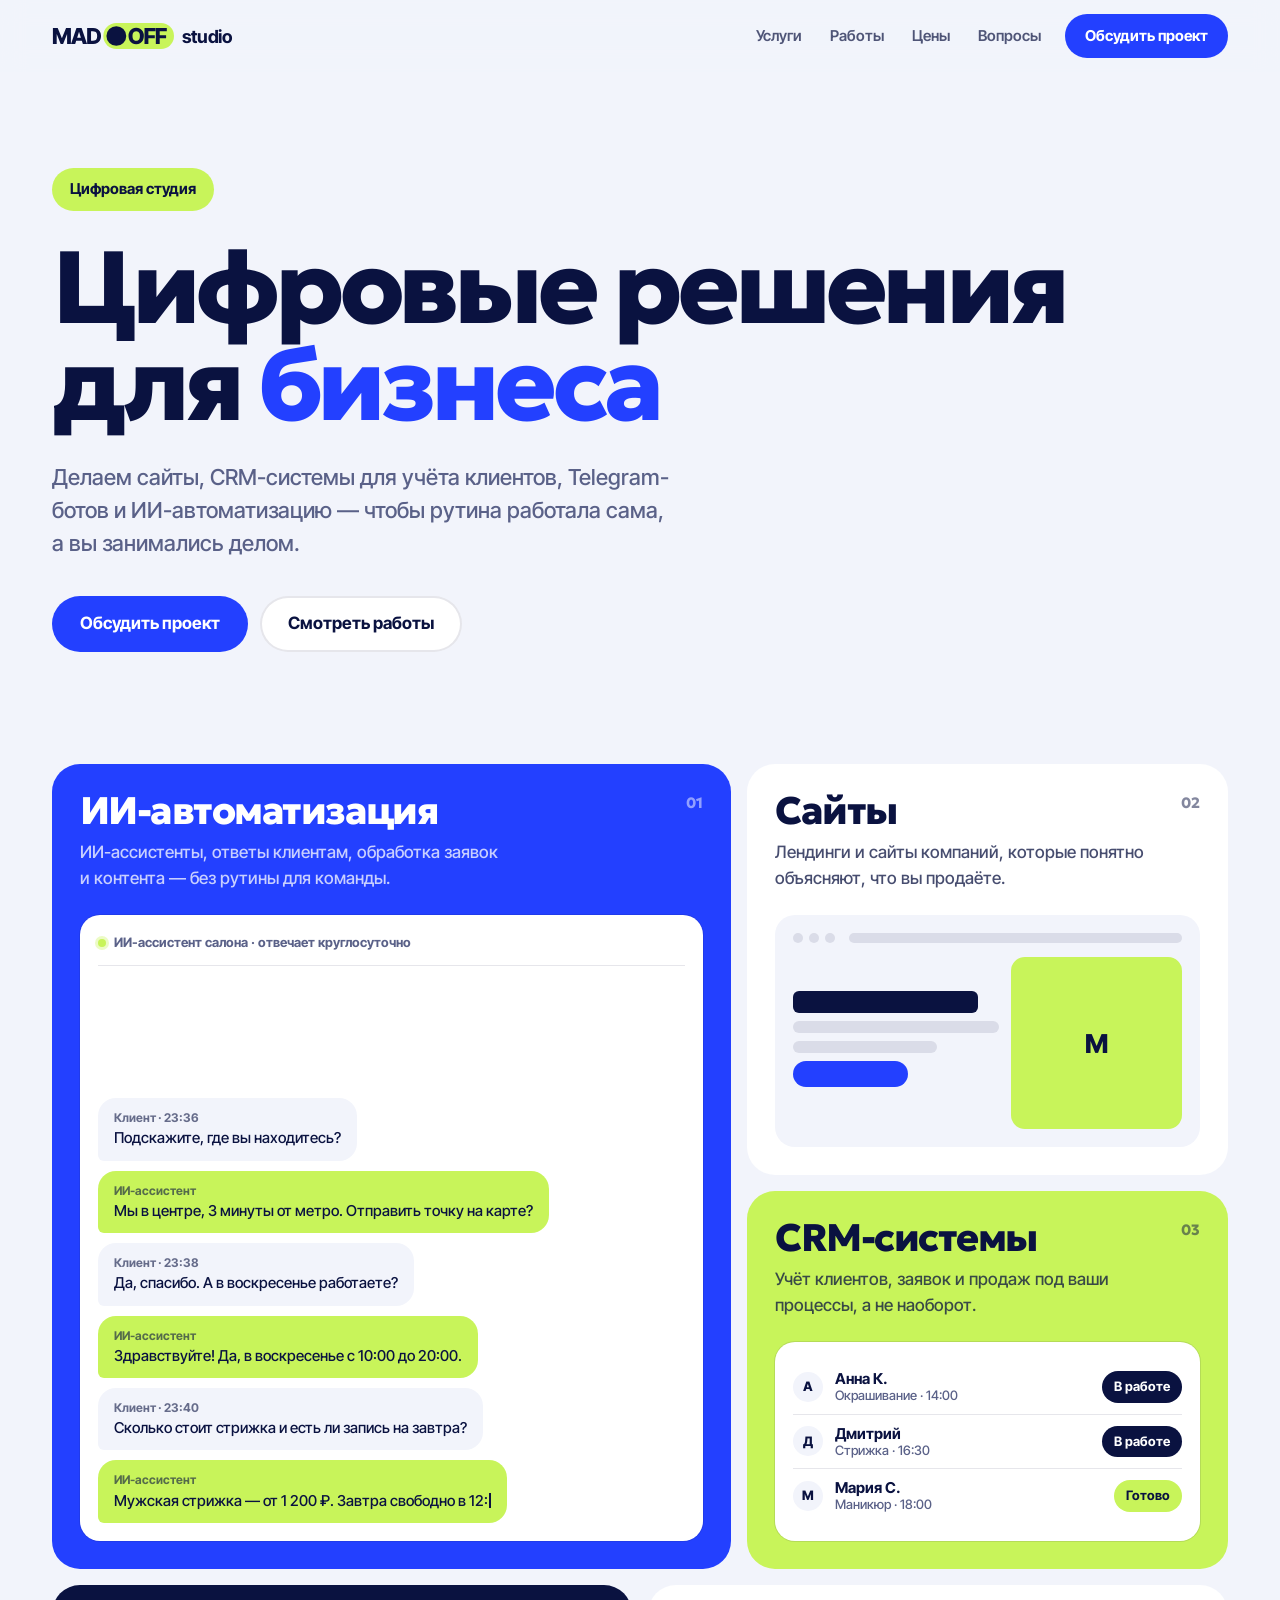
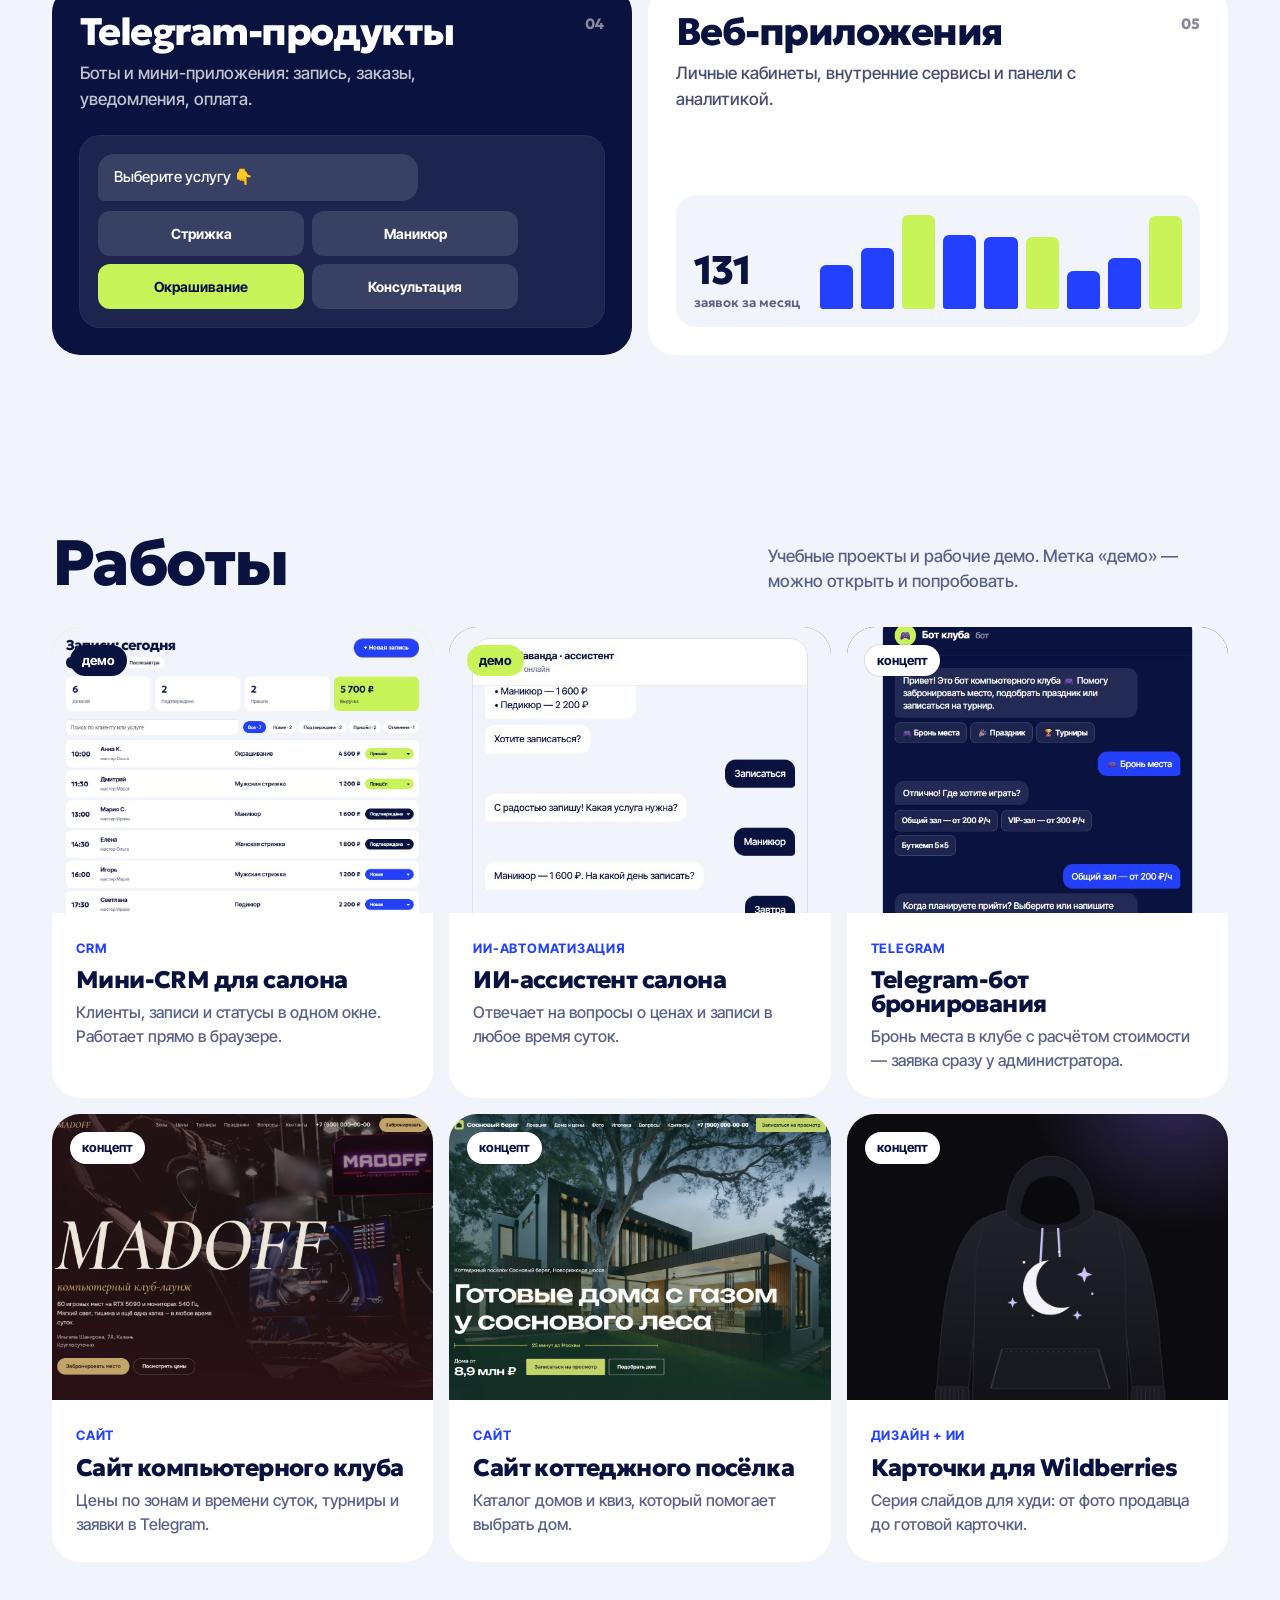
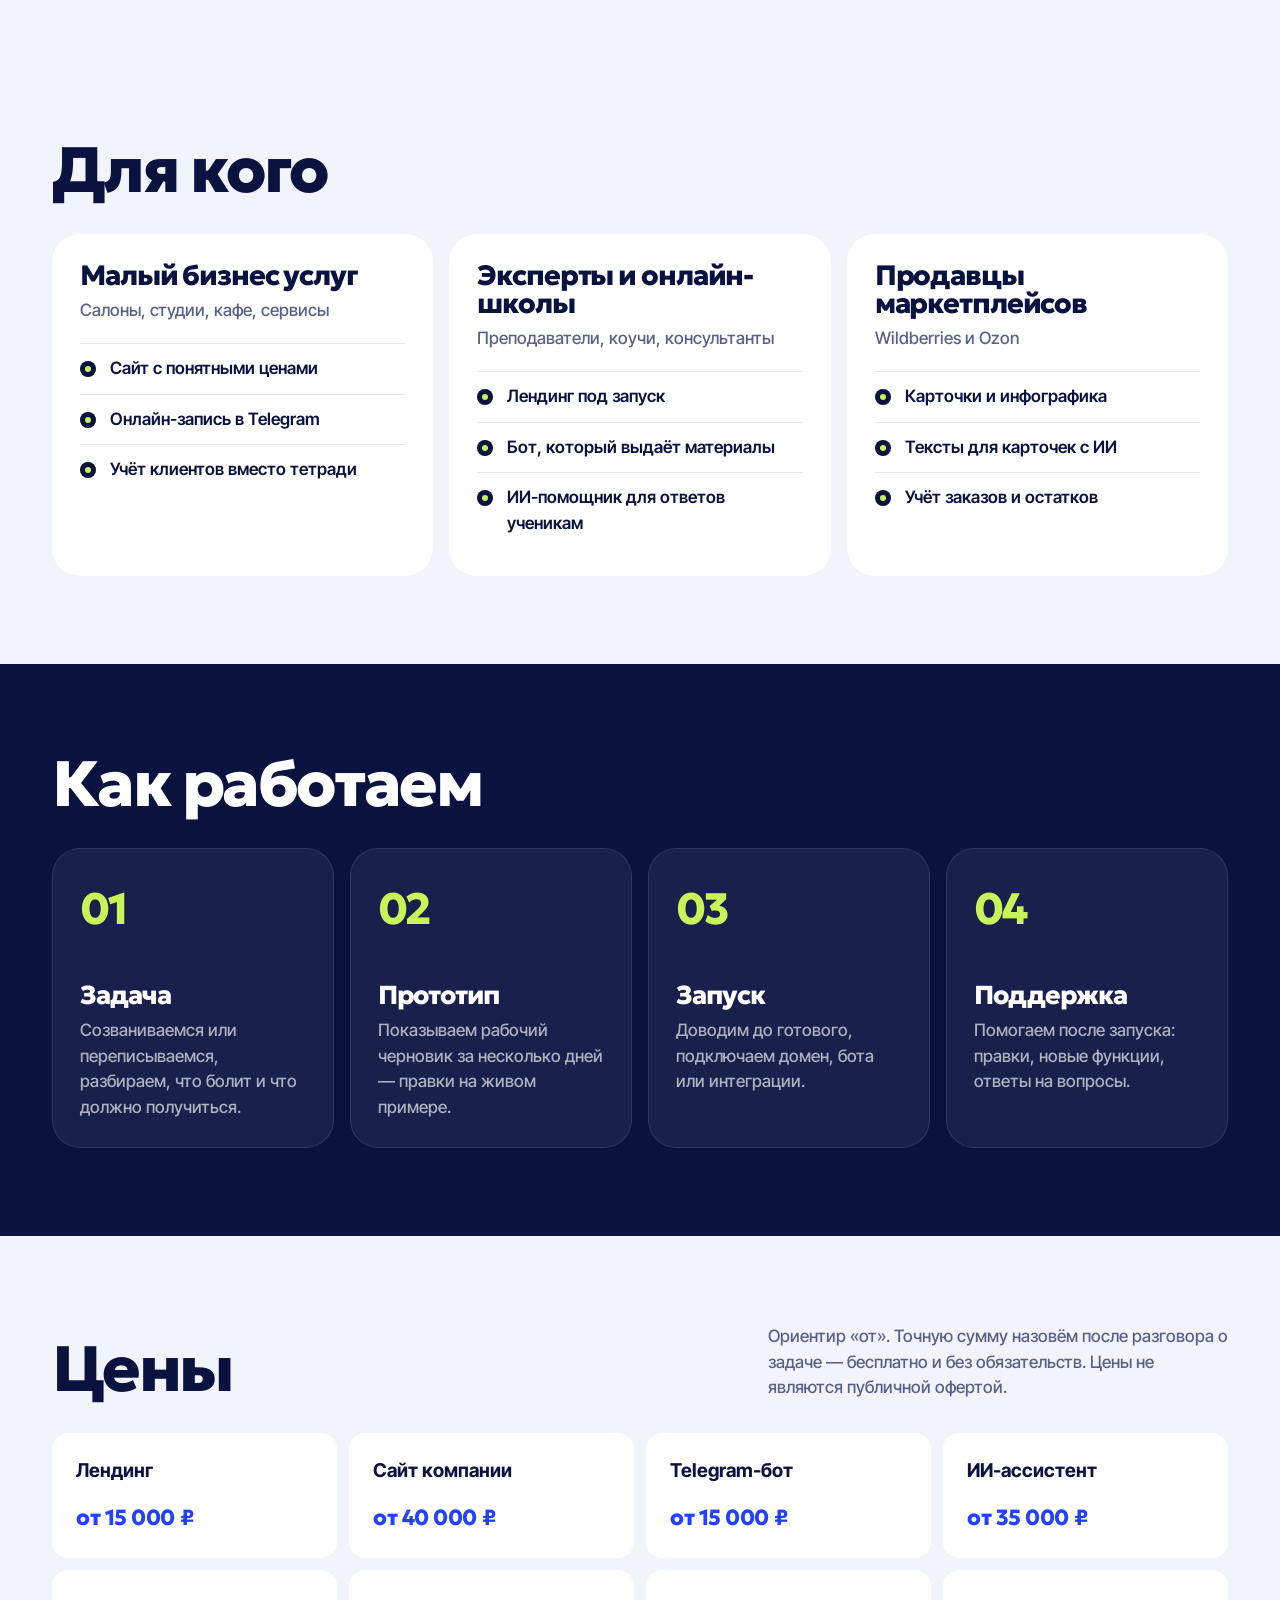
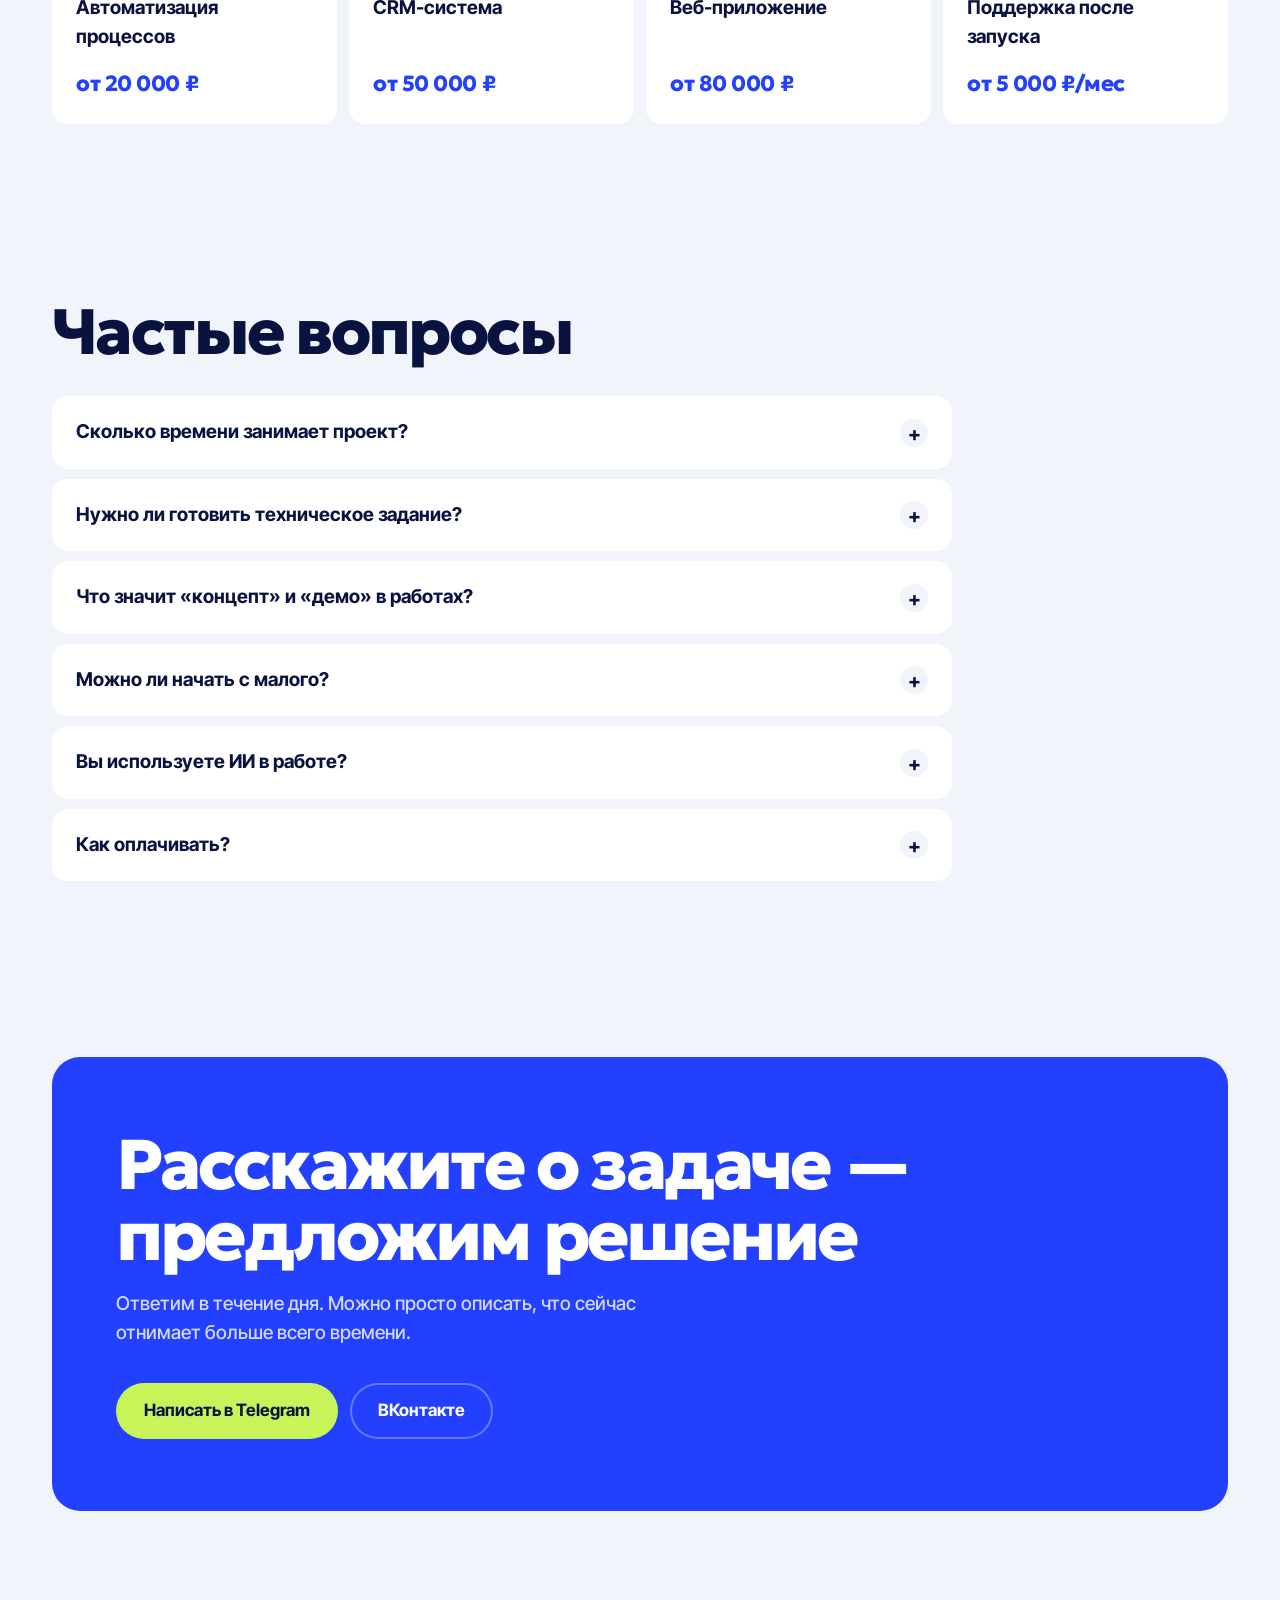
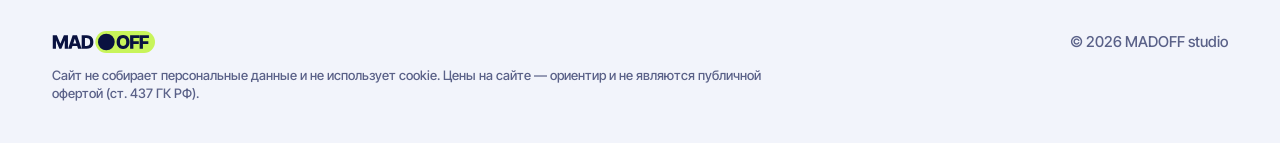
==== index.html @ 1a90447e "Сайт MADOFF studio: главная, кейсы, демо CRM и ИИ-ассистента Co-Authored-By: Claude Opus 5.5 <norepl" ====
<!doctype html>
<html lang="ru">
<head>
  <meta charset="utf-8">
  <meta name="viewport" content="width=device-width, initial-scale=1">
  <title>MADOFF studio — цифровые решения для бизнеса</title>
  <meta name="description" content="ИИ-автоматизация, сайты, CRM-системы, Telegram-боты и веб-приложения для малого бизнеса, экспертов и продавцов маркетплейсов.">
  <meta property="og:title" content="MADOFF studio — цифровые решения для бизнеса">
  <meta property="og:description" content="ИИ-автоматизация, сайты, CRM-системы, Telegram-продукты и веб-приложения.">
  <link rel="icon" href="img/brand/madoff-icon.svg" type="image/svg+xml">
  <link rel="preload" href="fonts/geologica-cyrillic.woff2" as="font" type="font/woff2" crossorigin>
  <link rel="preload" href="fonts/inter-tight-cyrillic.woff2" as="font" type="font/woff2" crossorigin>
  <link rel="stylesheet" href="css/style.css">
</head>
<body>

<header class="top">
  <div class="wrap top__in">
    <a href="./" class="top__logo" aria-label="MADOFF studio — на главную"><img src="img/brand/madoff-logo-main.svg" alt="MADOFF" width="132" height="28"><span>studio</span></a>
    <nav class="top__nav" aria-label="Разделы">
      <a href="#services">Услуги</a><a href="#work">Работы</a><a href="#prices">Цены</a><a href="#faq">Вопросы</a>
    </nav>
    <a class="btn btn--blue btn--sm" data-tg href="#">Обсудить проект</a>
  </div>
</header>

<main>
  <!-- Первый экран -->
  <section class="hero wrap">
    <p class="kicker reveal">Цифровая студия</p>
    <h1 class="hero__title reveal">Цифровые решения<br>для <span class="mark">бизнеса</span></h1>
    <p class="hero__sub reveal">Делаем сайты, CRM-системы для учёта клиентов, Telegram-ботов и ИИ-автоматизацию — чтобы рутина работала сама, а вы занимались делом.</p>
    <div class="hero__cta reveal">
      <a class="btn btn--blue" data-tg href="#">Обсудить проект</a>
      <a class="btn btn--ghost" href="#work">Смотреть работы</a>
    </div>
  </section>

  <!-- Услуги: бенто-сетка -->
  <section id="services" class="wrap section">
    <div class="bento" id="bento"></div>
  </section>

  <!-- Работы -->
  <section id="work" class="wrap section">
    <div class="head reveal">
      <h2>Работы</h2>
      <p>Учебные проекты и рабочие демо. Метка «демо» — можно открыть и попробовать.</p>
    </div>
    <div class="cases" id="cases"></div>
  </section>

  <!-- Для кого -->
  <section class="wrap section">
    <div class="head reveal"><h2>Для кого</h2></div>
    <div class="aud" id="aud"></div>
  </section>

  <!-- Как работаем -->
  <section class="section section--ink">
    <div class="wrap">
      <div class="head reveal"><h2>Как работаем</h2></div>
      <ol class="steps" id="steps"></ol>
    </div>
  </section>

  <!-- Цены -->
  <section id="prices" class="wrap section">
    <div class="head reveal">
      <h2>Цены</h2>
      <p>Ориентир «от». Точную сумму назовём после разговора о задаче — бесплатно и без обязательств. Цены не являются публичной офертой.</p>
    </div>
    <div class="prices" id="prices-list"></div>
  </section>

  <!-- Вопросы -->
  <section id="faq" class="wrap section">
    <div class="head reveal"><h2>Частые вопросы</h2></div>
    <div class="faq" id="faq-list"></div>
  </section>

  <!-- Финал -->
  <section class="wrap section">
    <div class="final reveal">
      <h2>Расскажите о задаче —<br>предложим решение</h2>
      <p>Ответим в течение дня. Можно просто описать, что сейчас отнимает больше всего времени.</p>
      <div class="final__cta">
        <a class="btn btn--lime" data-tg href="#">Написать в Telegram</a>
        <a class="btn btn--line" data-vk href="#">ВКонтакте</a>
      </div>
    </div>
  </section>
</main>

<footer class="foot wrap">
  <div class="foot__row">
    <img src="img/brand/madoff-logo-main.svg" alt="MADOFF" width="104" height="22">
    <span>© 2026 MADOFF studio</span>
  </div>
  <p class="foot__note">Сайт не собирает персональные данные и не использует cookie. Цены на сайте — ориентир и не являются публичной офертой (ст. 437 ГК РФ).</p>
</footer>

<script src="js/data.js"></script>
<script src="js/main.js"></script>
</body>
</html>
---- css/style.css ----
/* MADOFF studio — стили. Только цвета бренда (см. :root). */

/* Шрифты хранятся на сайте (папка fonts, лицензии OFL) — без запросов к Google. Inter Tight — текст */
@font-face { font-family: "Inter Tight"; font-style: normal; font-weight: 500 800; font-display: swap; src: url("../fonts/inter-tight-cyrillic.woff2") format("woff2"); unicode-range: U+0301, U+0400-045F, U+0490-0491, U+04B0-04B1, U+2116; }
@font-face { font-family: "Inter Tight"; font-style: normal; font-weight: 500 800; font-display: swap; src: url("../fonts/inter-tight-latin.woff2") format("woff2"); unicode-range: U+0000-00FF, U+0131, U+0152-0153, U+02BB-02BC, U+02C6, U+02DA, U+02DC, U+0304, U+0308, U+0329, U+2000-206F, U+20AC, U+2122, U+2191, U+2193, U+2212, U+2215, U+FEFF, U+FFFD; }
@font-face { font-family: "Inter Tight"; font-style: normal; font-weight: 500 800; font-display: swap; src: url("../fonts/inter-tight-latin-ext.woff2") format("woff2"); unicode-range: U+0100-02BA, U+02BD-02C5, U+02C7-02CC, U+02CE-02D7, U+02DD-02FF, U+0304, U+0308, U+0329, U+1D00-1DBF, U+1E00-1E9F, U+1EF2-1EFF, U+2020, U+20A0-20AB, U+20AD-20C4, U+2113, U+2C60-2C7F, U+A720-A7FF; }
/* Geologica — шрифт заголовков */
@font-face { font-family: "Geologica"; font-style: normal; font-weight: 600 800; font-display: swap; src: url("../fonts/geologica-cyrillic.woff2") format("woff2"); unicode-range: U+0301, U+0400-045F, U+0490-0491, U+04B0-04B1, U+2116; }
@font-face { font-family: "Geologica"; font-style: normal; font-weight: 600 800; font-display: swap; src: url("../fonts/geologica-latin.woff2") format("woff2"); unicode-range: U+0000-00FF, U+0131, U+0152-0153, U+02BB-02BC, U+02C6, U+02DA, U+02DC, U+0304, U+0308, U+0329, U+2000-206F, U+20AC, U+2122, U+2191, U+2193, U+2212, U+2215, U+FEFF, U+FFFD; }
@font-face { font-family: "Geologica"; font-style: normal; font-weight: 600 800; font-display: swap; src: url("../fonts/geologica-latin-ext.woff2") format("woff2"); unicode-range: U+0100-02BA, U+02BD-02C5, U+02C7-02CC, U+02CE-02D7, U+02DD-02FF, U+0304, U+0308, U+0329, U+1D00-1DBF, U+1E00-1E9F, U+1EF2-1EFF, U+2020, U+20A0-20AB, U+20AD-20C4, U+2113, U+2C60-2C7F, U+A720-A7FF; }

:root {
  --display: "Geologica", "Inter Tight", system-ui, sans-serif;
  --blue: #2340FF;
  --lime: #C8F45A;
  --ink: #0A1240;
  --white: #FFFFFF;
  --paper: #F2F4FB;
  --mute: #5A6188;
  --line: rgba(10, 18, 64, .1);
  --r: 28px;
  --r-sm: 16px;
}

* { box-sizing: border-box; margin: 0; }
html { scroll-behavior: smooth; }
body { background: var(--paper); color: var(--ink); font: 500 17px/1.5 "Inter Tight", system-ui, sans-serif; -webkit-font-smoothing: antialiased; overflow-x: hidden; }
img { display: block; max-width: 100%; }
a { color: inherit; text-decoration: none; }
h1, h2, h3 { font-family: var(--display); font-weight: 800; letter-spacing: -.04em; line-height: 1; }
h2 { font-size: clamp(36px, 5vw, 64px); }
:focus-visible { outline: 3px solid var(--blue); outline-offset: 3px; border-radius: 8px; }

.wrap { width: 100%; max-width: 1240px; margin: 0 auto; padding: 0 16px; }
@media (min-width: 720px) { .wrap { padding: 0 32px; } }
.section { padding-top: 56px; padding-bottom: 56px; }
@media (min-width: 720px) { .section { padding-top: 88px; padding-bottom: 88px; } }
.section--ink { background: var(--ink); color: var(--white); }
.head { display: flex; flex-wrap: wrap; align-items: end; justify-content: space-between; gap: 16px 40px; margin-bottom: 32px; }
.head p { max-width: 460px; color: var(--mute); }
.section--ink .head p { color: rgba(255, 255, 255, .6); }

/* Кнопки */
.btn { display: inline-flex; align-items: center; justify-content: center; gap: 8px; height: 56px; padding: 0 28px; border-radius: 999px; font-weight: 700; font-size: 17px; transition: transform .2s, background .2s, color .2s; white-space: nowrap; }
.btn:hover { transform: translateY(-2px); }
.btn--sm { height: 44px; padding: 0 20px; font-size: 15px; }
.btn--blue { background: var(--blue); color: var(--white); }
.btn--blue:hover { background: var(--ink); }
.btn--lime { background: var(--lime); color: var(--ink); }
.btn--ghost { background: var(--white); color: var(--ink); box-shadow: inset 0 0 0 2px var(--line); }
.btn--line { color: var(--white); box-shadow: inset 0 0 0 2px rgba(255, 255, 255, .3); }

/* Шапка */
.top { position: sticky; top: 0; z-index: 10; background: rgba(242, 244, 251, .86); backdrop-filter: blur(12px); -webkit-backdrop-filter: blur(12px); }
.top__in { display: flex; align-items: center; gap: 24px; height: 72px; }
.top__logo { display: flex; align-items: center; gap: 8px; font-weight: 700; font-size: 18px; letter-spacing: -.02em; }
.top__logo img { height: 26px; width: auto; }
.top__nav { display: none; gap: 28px; margin-left: auto; font-weight: 600; font-size: 15px; }
.top__nav a { opacity: .7; transition: opacity .2s; }
.top__nav a:hover { opacity: 1; }
.top .btn { margin-left: auto; }
@media (min-width: 900px) { .top__nav { display: flex; } .top .btn { margin-left: 0; } }
@media (max-width: 420px) { .top__logo span { display: none; } }

/* Первый экран */
.hero { padding-top: 56px; padding-bottom: 24px; }
@media (min-width: 720px) { .hero { padding-top: 96px; } }
.kicker { display: inline-block; background: var(--lime); padding: 10px 18px; border-radius: 999px; font-weight: 700; font-size: 15px; margin-bottom: 28px; }
.hero__title { font-size: clamp(44px, 8vw, 112px); letter-spacing: -.05em; line-height: .95; }
.mark { color: var(--blue); }
.hero__sub { max-width: 620px; margin-top: 28px; font-size: clamp(18px, 2vw, 22px); color: var(--mute); }
.hero__cta { display: flex; flex-wrap: wrap; gap: 12px; margin-top: 36px; }
@media (max-width: 480px) { .hero__cta .btn { flex: 1 1 100%; } }

/* Бенто-сетка услуг */
.bento { display: grid; gap: 16px; grid-template-columns: 1fr; }
@media (min-width: 720px) { .bento { grid-template-columns: repeat(2, 1fr); } .tile--ai { grid-column: span 2; } }
@media (min-width: 1040px) {
  .bento { grid-template-columns: repeat(12, 1fr); }
  .tile--ai { grid-column: span 7; grid-row: span 2; }
  .tile--sites { grid-column: span 5; }
  .tile--crm { grid-column: span 5; }
  .tile--tg { grid-column: span 6; }
  .tile--web { grid-column: span 6; }
}
.tile { position: relative; overflow: hidden; border-radius: var(--r); padding: 28px; display: flex; flex-direction: column; gap: 24px; min-height: 340px; }
.tile h3 { font-size: clamp(28px, 3vw, 40px); }
.tile p { margin-top: 10px; max-width: 420px; opacity: .75; }
.tile__ui { margin-top: auto; }
.tile--blue { background: var(--blue); color: var(--white); }
.tile--white { background: var(--white); }
.tile--lime { background: var(--lime); }
.tile--ink { background: var(--ink); color: var(--white); }
.tile__n { position: absolute; top: 28px; right: 28px; font-weight: 800; font-size: 15px; opacity: .5; }

/* Мини-интерфейсы в плитках */
.ui { background: var(--white); color: var(--ink); border-radius: 20px; padding: 18px; font-size: 15px; box-shadow: 0 0 0 1px var(--line); }
.tile--white .ui { background: var(--paper); box-shadow: none; }
.ui--dark { background: rgba(255, 255, 255, .08); color: var(--white); box-shadow: 0 0 0 1px rgba(255, 255, 255, .12); }

.chat { display: flex; flex-direction: column; gap: 10px; min-height: 230px; justify-content: flex-end; }
.msg { max-width: 82%; padding: 12px 16px; border-radius: 18px; line-height: 1.35; }
.msg--in { background: var(--paper); align-self: flex-start; border-bottom-left-radius: 6px; }
.msg--out { background: var(--ink); color: var(--white); align-self: flex-end; border-bottom-right-radius: 6px; }
.msg--bot { background: var(--lime); align-self: flex-start; border-bottom-left-radius: 6px; min-height: 46px; }
.msg__who { display: block; font-size: 12px; font-weight: 700; opacity: .6; margin-bottom: 2px; }
.caret { display: inline-block; width: 2px; height: 1em; background: currentColor; vertical-align: -2px; margin-left: 1px; animation: blink 1s steps(1) infinite; }
@keyframes blink { 50% { opacity: 0; } }

.browser__bar { display: flex; gap: 6px; margin-bottom: 14px; }
.browser__bar i { width: 10px; height: 10px; border-radius: 50%; background: var(--line); }
.browser__url { flex: 1; height: 10px; border-radius: 5px; background: var(--line); margin-left: 8px; }
.browser__hero { display: grid; grid-template-columns: 1.2fr 1fr; gap: 12px; align-items: center; }
.sk { height: 12px; border-radius: 6px; background: var(--line); margin-bottom: 8px; }
.sk--h { height: 22px; background: var(--ink); width: 90%; }
.sk--btn { width: 56%; height: 26px; border-radius: 999px; background: var(--blue); margin-top: 6px; }
.browser__img { aspect-ratio: 1; border-radius: 14px; background: var(--lime); display: grid; place-items: center; font-weight: 800; font-size: 26px; }

.crm__row { display: grid; grid-template-columns: 30px 1fr auto; align-items: center; gap: 12px; padding: 10px 0; border-bottom: 1px solid var(--line); }
.crm__row:last-child { border-bottom: 0; }
.ava { width: 30px; height: 30px; border-radius: 50%; display: grid; place-items: center; font-weight: 800; font-size: 13px; background: var(--paper); }
.crm__name { font-weight: 700; line-height: 1.2; }
.crm__name small { display: block; font-weight: 500; color: var(--mute); font-size: 13px; }
.pill { display: inline-block; padding: 6px 12px; border-radius: 999px; font-weight: 700; font-size: 13px; transition: background .4s, color .4s; white-space: nowrap; }
.st-new { background: var(--blue); color: var(--white); }
.st-work { background: var(--ink); color: var(--white); }
.st-done { background: var(--lime); color: var(--ink); }

.bot__msg { background: rgba(255, 255, 255, .12); border-radius: 16px 16px 16px 6px; padding: 12px 16px; margin-bottom: 10px; max-width: 320px; }
.bot__keys { display: grid; grid-template-columns: 1fr 1fr; gap: 8px; max-width: 420px; }
.bot__keys span { text-align: center; padding: 12px 8px; border-radius: 12px; background: rgba(255, 255, 255, .12); font-weight: 700; font-size: 14px; transition: background .3s, color .3s; }
.bot__keys span.on { background: var(--lime); color: var(--ink); }

.dash { display: grid; grid-template-columns: auto 1fr; gap: 20px; align-items: end; }
.dash__num { font-weight: 800; font-size: 40px; letter-spacing: -.04em; line-height: 1; }
.dash__num small { display: block; font-size: 13px; font-weight: 600; color: var(--mute); letter-spacing: 0; margin-top: 6px; }
.bars { display: flex; align-items: end; gap: 8px; height: 96px; }
.bars i { flex: 1; border-radius: 6px 6px 3px 3px; background: var(--blue); transition: height .8s cubic-bezier(.2, .8, .2, 1); }
.bars i:nth-child(3n) { background: var(--lime); }

/* Работы */
.cases { display: grid; gap: 16px; grid-template-columns: 1fr; }
@media (min-width: 720px) { .cases { grid-template-columns: repeat(2, 1fr); } }
@media (min-width: 1040px) { .cases { grid-template-columns: repeat(3, 1fr); } }
.case { display: flex; flex-direction: column; background: var(--white); border-radius: var(--r); overflow: hidden; transition: transform .25s; }
.case:hover { transform: translateY(-4px); }
.case__cover { position: relative; aspect-ratio: 4 / 3; display: flex; align-items: flex-end; padding: 24px; overflow: hidden; }
.case__cover b { font-weight: 800; font-size: clamp(26px, 2.6vw, 34px); letter-spacing: -.035em; line-height: 1.02; max-width: 90%; }
.case__cover img { position: absolute; inset: 0; width: 100%; height: 100%; object-fit: cover; }
.cv-blue { background: var(--blue); color: var(--white); }
.cv-lime { background: var(--lime); }
.cv-ink { background: var(--ink); color: var(--white); }
.cv-white { background: var(--paper); }
.cv-paper { background: var(--paper); }
.case__tag { position: absolute; top: 18px; left: 18px; z-index: 1; }
.tag-demo { background: var(--lime); color: var(--ink); }
.tag-concept { background: var(--white); color: var(--ink); box-shadow: 0 0 0 1px var(--line); }
.case__body { padding: 22px 24px 26px; }
.case__kind { font-size: 13px; font-weight: 700; color: var(--blue); text-transform: uppercase; letter-spacing: .06em; }
.case__body h3 { font-size: 24px; margin: 8px 0; letter-spacing: -.025em; }
.case__body p { color: var(--mute); font-size: 16px; }

/* Для кого */
.aud { display: grid; gap: 16px; }
@media (min-width: 900px) { .aud { grid-template-columns: repeat(3, 1fr); } }
.aud__card { background: var(--white); border-radius: var(--r); padding: 28px; }
.aud__card h3 { font-size: 28px; }
.aud__card > p { color: var(--mute); margin: 8px 0 20px; }
.aud__card li { list-style: none; padding: 12px 0 12px 30px; border-top: 1px solid var(--line); position: relative; font-weight: 600; }
.aud__card li::before { content: ""; position: absolute; left: 0; top: 17px; width: 16px; height: 16px; border-radius: 50%; background: var(--lime); box-shadow: inset 0 0 0 5px var(--ink); }
.aud__card ul { padding: 0; }

/* Как работаем */
.steps { display: grid; gap: 16px; padding: 0; counter-reset: s; }
@media (min-width: 720px) { .steps { grid-template-columns: repeat(2, 1fr); } }
@media (min-width: 1040px) { .steps { grid-template-columns: repeat(4, 1fr); } }
.steps li { list-style: none; counter-increment: s; border-radius: var(--r); padding: 28px; background: rgba(255, 255, 255, .06); box-shadow: inset 0 0 0 1px rgba(255, 255, 255, .1); }
.steps li::before { content: "0" counter(s); display: block; font-weight: 800; font-size: 44px; letter-spacing: -.05em; color: var(--lime); margin-bottom: 40px; }
.steps h3 { font-size: 26px; margin-bottom: 10px; }
.steps p { color: rgba(255, 255, 255, .65); }

/* Цены */
.prices { display: grid; gap: 12px; }
@media (min-width: 720px) { .prices { grid-template-columns: repeat(2, 1fr); } }
@media (min-width: 1040px) { .prices { grid-template-columns: repeat(4, 1fr); } .price { flex-direction: column; } }
.price { display: flex; justify-content: space-between; align-items: baseline; gap: 16px; background: var(--white); border-radius: var(--r-sm); padding: 24px; }
.price b { font-size: 19px; font-weight: 700; }
.price span { font-weight: 800; font-size: 22px; letter-spacing: -.02em; white-space: nowrap; color: var(--blue); }

/* Вопросы */
.faq { display: grid; gap: 10px; max-width: 900px; }
.faq details { background: var(--white); border-radius: var(--r-sm); padding: 0 24px; }
.faq summary { cursor: pointer; list-style: none; padding: 22px 36px 22px 0; font-weight: 700; font-size: 19px; position: relative; }
.faq summary::-webkit-details-marker { display: none; }
.faq summary::after { content: "+"; position: absolute; right: 0; top: 50%; transform: translateY(-50%); width: 28px; height: 28px; border-radius: 50%; background: var(--paper); display: grid; place-items: center; font-size: 20px; transition: transform .2s, background .2s; }
.faq details[open] summary::after { transform: translateY(-50%) rotate(45deg); background: var(--lime); }
.faq details p { padding-bottom: 22px; color: var(--mute); max-width: 720px; }

/* Финал */
.final { background: var(--blue); color: var(--white); border-radius: var(--r); padding: 40px 24px; }
@media (min-width: 720px) { .final { padding: 72px 64px; } }
.final h2 { font-size: clamp(34px, 5.5vw, 72px); }
.final p { margin-top: 20px; max-width: 520px; opacity: .8; font-size: 19px; }
.final__cta { display: flex; flex-wrap: wrap; gap: 12px; margin-top: 36px; }
@media (max-width: 480px) { .final__cta .btn { flex: 1 1 100%; } }

/* Подвал */
.foot { display: flex; gap: 12px; padding-top: 32px; padding-bottom: 40px; color: var(--mute); font-size: 15px; }
.foot img { height: 22px; width: auto; }

/* Появление при прокрутке */
.reveal { opacity: 0; transform: translateY(24px); transition: opacity .7s, transform .7s cubic-bezier(.2, .8, .2, 1); }
.reveal.in { opacity: 1; transform: none; }
.no-js .reveal { opacity: 1; transform: none; }
@media (prefers-reduced-motion: reduce) {
  html { scroll-behavior: auto; }
  .reveal { opacity: 1; transform: none; transition: none; }
  .caret { animation: none; }
  * { transition-duration: 0s !important; }
}

/* Плитка ИИ: чат занимает всю высоту */
.tile--ai .tile__ui { flex: 1; display: flex; }
.tile--ai .chat { flex: 1; }
.chat__head { display: flex; align-items: center; gap: 8px; font-size: 13px; font-weight: 700; color: var(--mute); padding-bottom: 12px; margin-bottom: auto; border-bottom: 1px solid var(--line); }
.chat__dot { width: 8px; height: 8px; border-radius: 50%; background: var(--lime); box-shadow: 0 0 0 3px rgba(200, 244, 90, .35); }

/* Подвал: строка + пометки */
.foot { flex-direction: column; align-items: stretch; }
.foot__row { display: flex; justify-content: space-between; align-items: center; gap: 16px; }
.foot__note { font-size: 13px; line-height: 1.45; max-width: 760px; }
.msg--wide { display: none; }
@media (min-width: 1040px) { .msg--wide { display: block; } }
.cv-lime .tag-demo { background: var(--ink); color: var(--white); }

/* Цифры и акценты — тем же шрифтом, что заголовки */
.price span, .dash__num, .steps li::before, .case__cover b, .tile__n { font-family: var(--display); }
.hero__title { letter-spacing: -.05em; }

/* ---------- Страница кейса ---------- */
.case-hero { padding-top: 40px; padding-bottom: 24px; }
@media (min-width: 720px) { .case-hero { padding-top: 64px; } }
.back { display: inline-block; font-weight: 700; font-size: 15px; color: var(--mute); margin-bottom: 32px; }
.back:hover { color: var(--ink); }
.case-hero__tags { display: flex; align-items: center; gap: 14px; margin-bottom: 20px; }
.case-hero__title { font-size: clamp(40px, 7vw, 92px); letter-spacing: -.05em; line-height: .98; max-width: 1000px; }
.case-hero__lead { font-size: clamp(18px, 2vw, 22px); color: var(--mute); max-width: 720px; margin: 24px 0 32px; }
.case-note { margin-top: 20px; font-size: 14px; color: var(--mute); }
.case-info { display: grid; gap: 16px; padding-top: 32px; }
@media (min-width: 900px) { .case-info { grid-template-columns: 1.1fr 1.3fr .8fr; } }
.case-block { background: var(--white); border-radius: var(--r); padding: 28px; }
.case-block h2 { font-size: 24px; margin-bottom: 16px; }
.case-block p { color: var(--mute); }
.ticks { padding: 0; }
.ticks li { list-style: none; position: relative; padding: 6px 0 6px 28px; }
.ticks li::before { content: ""; position: absolute; left: 0; top: 13px; width: 14px; height: 14px; border-radius: 50%; background: var(--lime); box-shadow: inset 0 0 0 4px var(--ink); }
.chips { display: flex; flex-wrap: wrap; gap: 8px; }
.chip { padding: 8px 14px; border-radius: 999px; background: var(--paper); font-weight: 600; font-size: 14px; }
.case-media h2 { margin-bottom: 28px; }

.shots { display: grid; gap: 20px; }
@media (min-width: 900px) { .shots { grid-template-columns: 1fr 1fr; } .shots .shot:first-child { grid-column: 1 / -1; } }
.shot { margin: 0; }
.shot img { width: 100%; border-radius: var(--r-sm); box-shadow: 0 0 0 1px var(--line); background: var(--white); }
.shot figcaption { margin-top: 10px; font-size: 14px; font-weight: 600; color: var(--mute); }
.shot--phone { display: flex; flex-direction: column; align-items: center; justify-content: center; background: var(--white); border-radius: var(--r); padding: 32px 16px; }
.phone { width: 260px; max-width: 100%; border-radius: 40px; padding: 10px; background: var(--ink); }
.phone img { border-radius: 30px; box-shadow: none; }
.shots--cards { grid-template-columns: repeat(2, 1fr); gap: 12px; }
@media (min-width: 900px) { .shots--cards { grid-template-columns: repeat(5, 1fr); } .shots--cards .shot:first-child { grid-column: span 2; grid-row: span 2; } }

.tgchat { max-width: 520px; background: var(--ink); color: var(--white); border-radius: var(--r); overflow: hidden; }
.tgchat__head { display: flex; align-items: center; gap: 10px; padding: 16px 20px; border-bottom: 1px solid rgba(255, 255, 255, .1); }
.tgchat__head small { color: rgba(255, 255, 255, .5); }
.tgchat__ava { width: 36px; height: 36px; border-radius: 50%; background: var(--lime); display: grid; place-items: center; }
.tgchat__body { padding: 20px; display: flex; flex-direction: column; gap: 8px; }
.tgm { max-width: 85%; padding: 10px 14px; border-radius: 16px; font-size: 15px; line-height: 1.4; }
.tgm--bot { background: rgba(255, 255, 255, .1); align-self: flex-start; border-bottom-left-radius: 6px; }
.tgm--me { background: var(--blue); align-self: flex-end; border-bottom-right-radius: 6px; }
.tgkeys { display: flex; flex-wrap: wrap; gap: 6px; max-width: 85%; margin-bottom: 6px; }
.tgkeys span { padding: 8px 12px; border-radius: 10px; background: rgba(255, 255, 255, .08); box-shadow: inset 0 0 0 1px rgba(255, 255, 255, .15); font-size: 13px; font-weight: 600; }

.demo-cta { display: flex; flex-wrap: wrap; align-items: center; justify-content: space-between; gap: 24px; background: var(--ink); color: var(--white); border-radius: var(--r); padding: 36px 28px; }
.demo-cta h2 { font-size: clamp(30px, 4vw, 48px); }
.demo-cta p { color: rgba(255, 255, 255, .65); margin-top: 10px; }
.next { display: flex; flex-direction: column; gap: 8px; background: var(--white); border-radius: var(--r); padding: 32px 28px; transition: transform .25s; }
.next:hover { transform: translateY(-3px); }
.next span { color: var(--mute); font-weight: 600; }
.next b { font-family: var(--display); font-size: clamp(26px, 4vw, 44px); letter-spacing: -.04em; line-height: 1.05; }
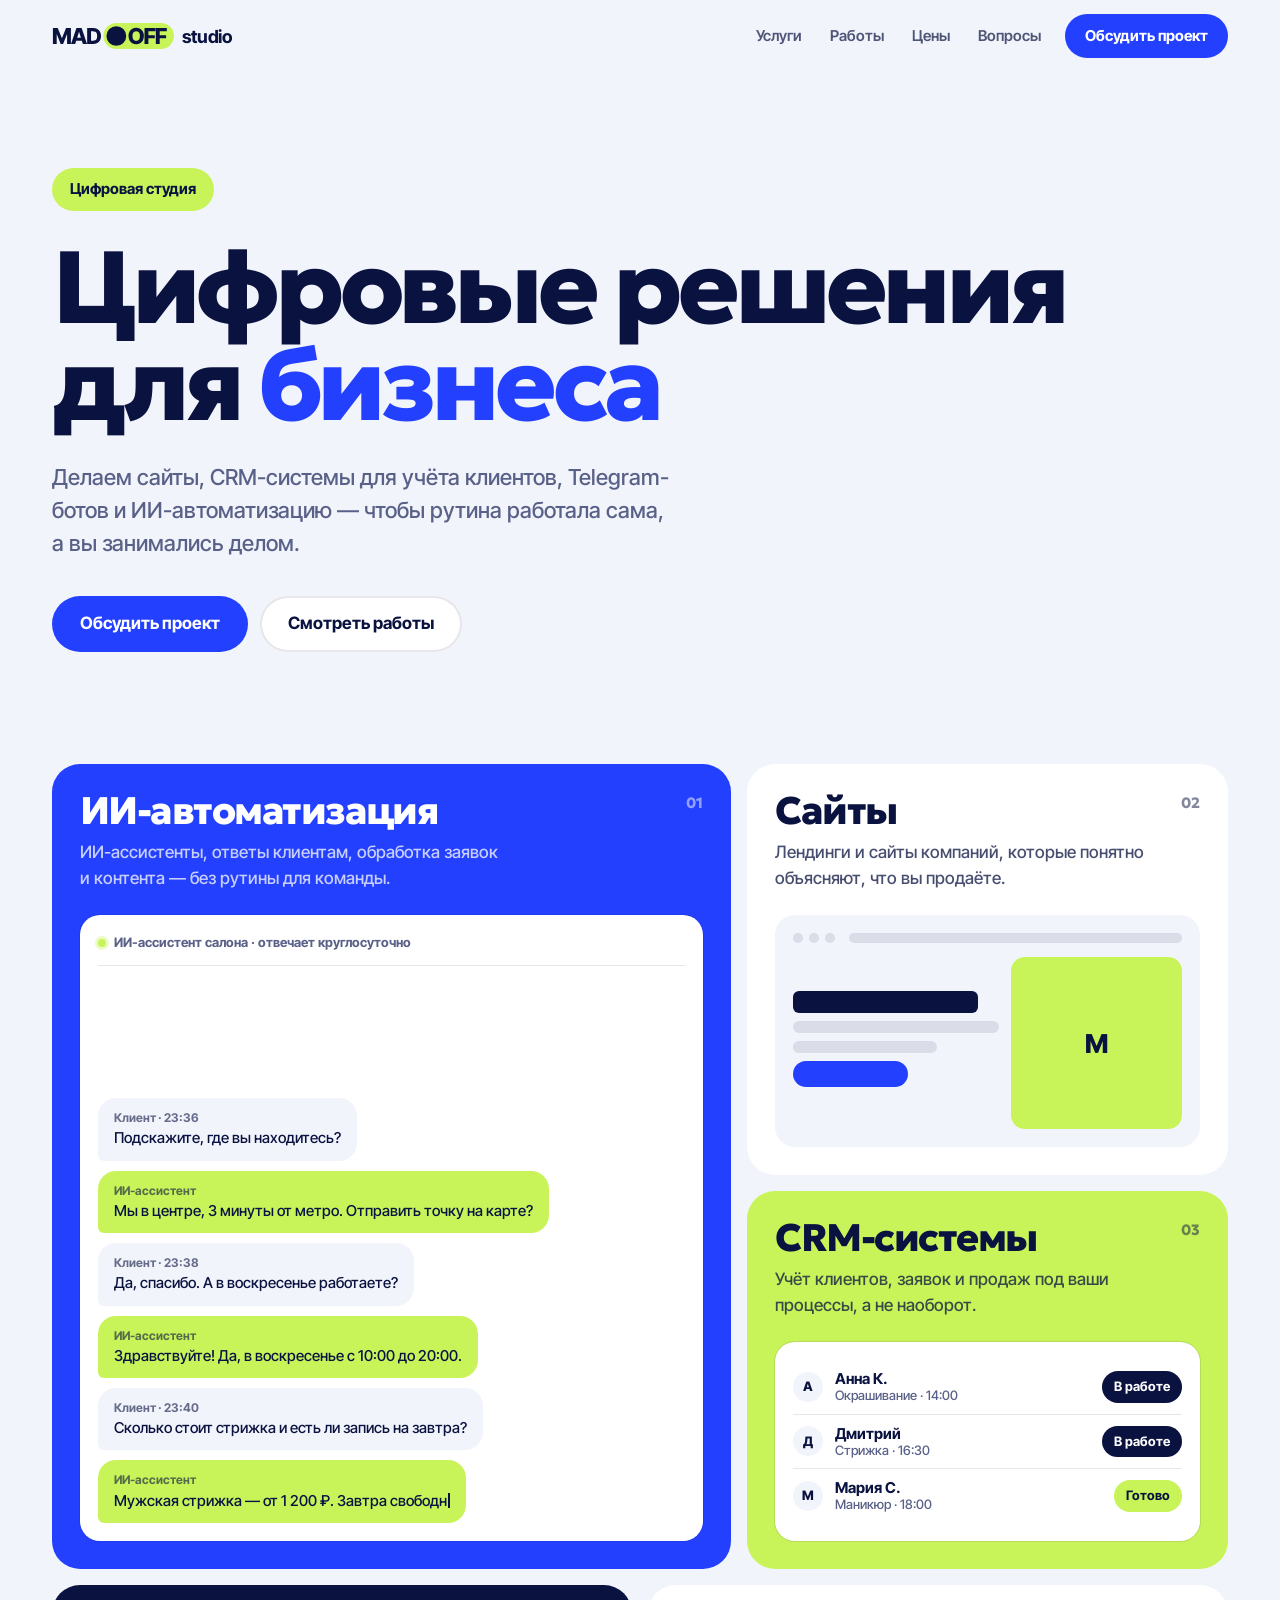
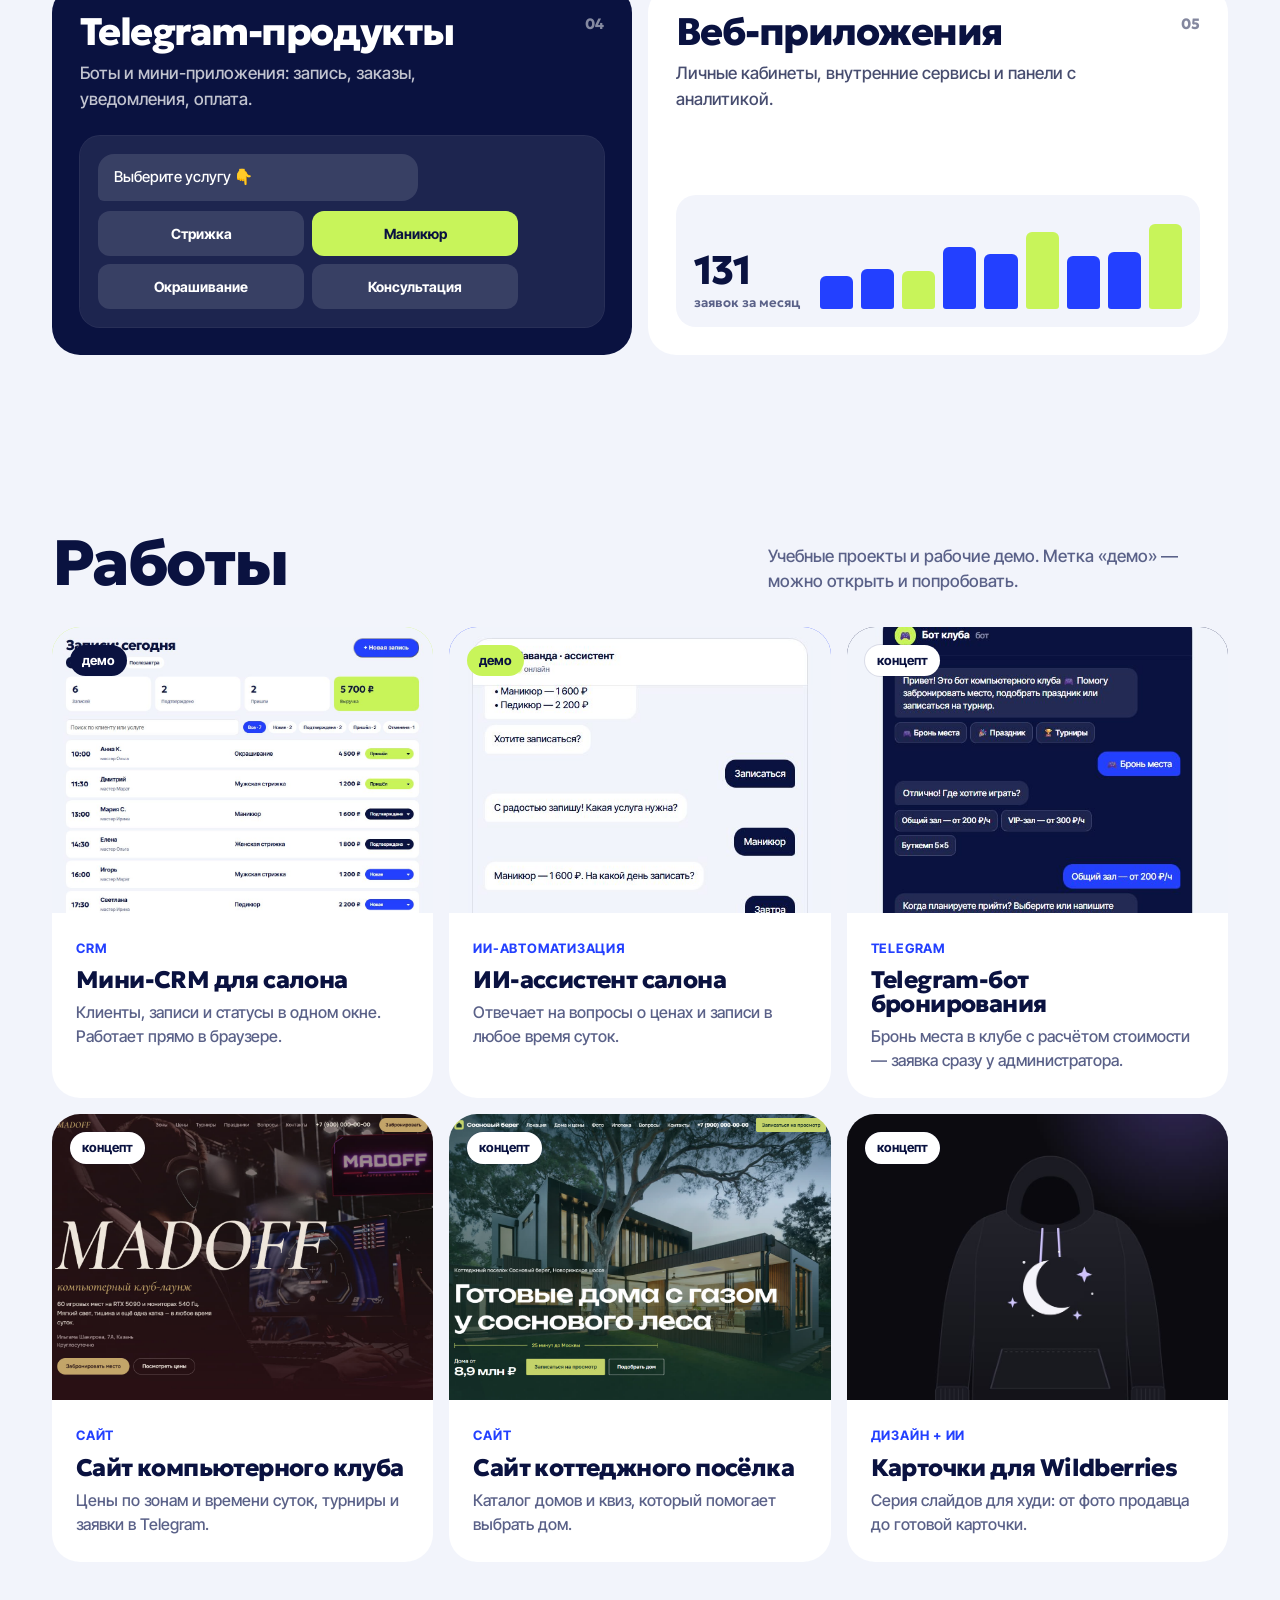
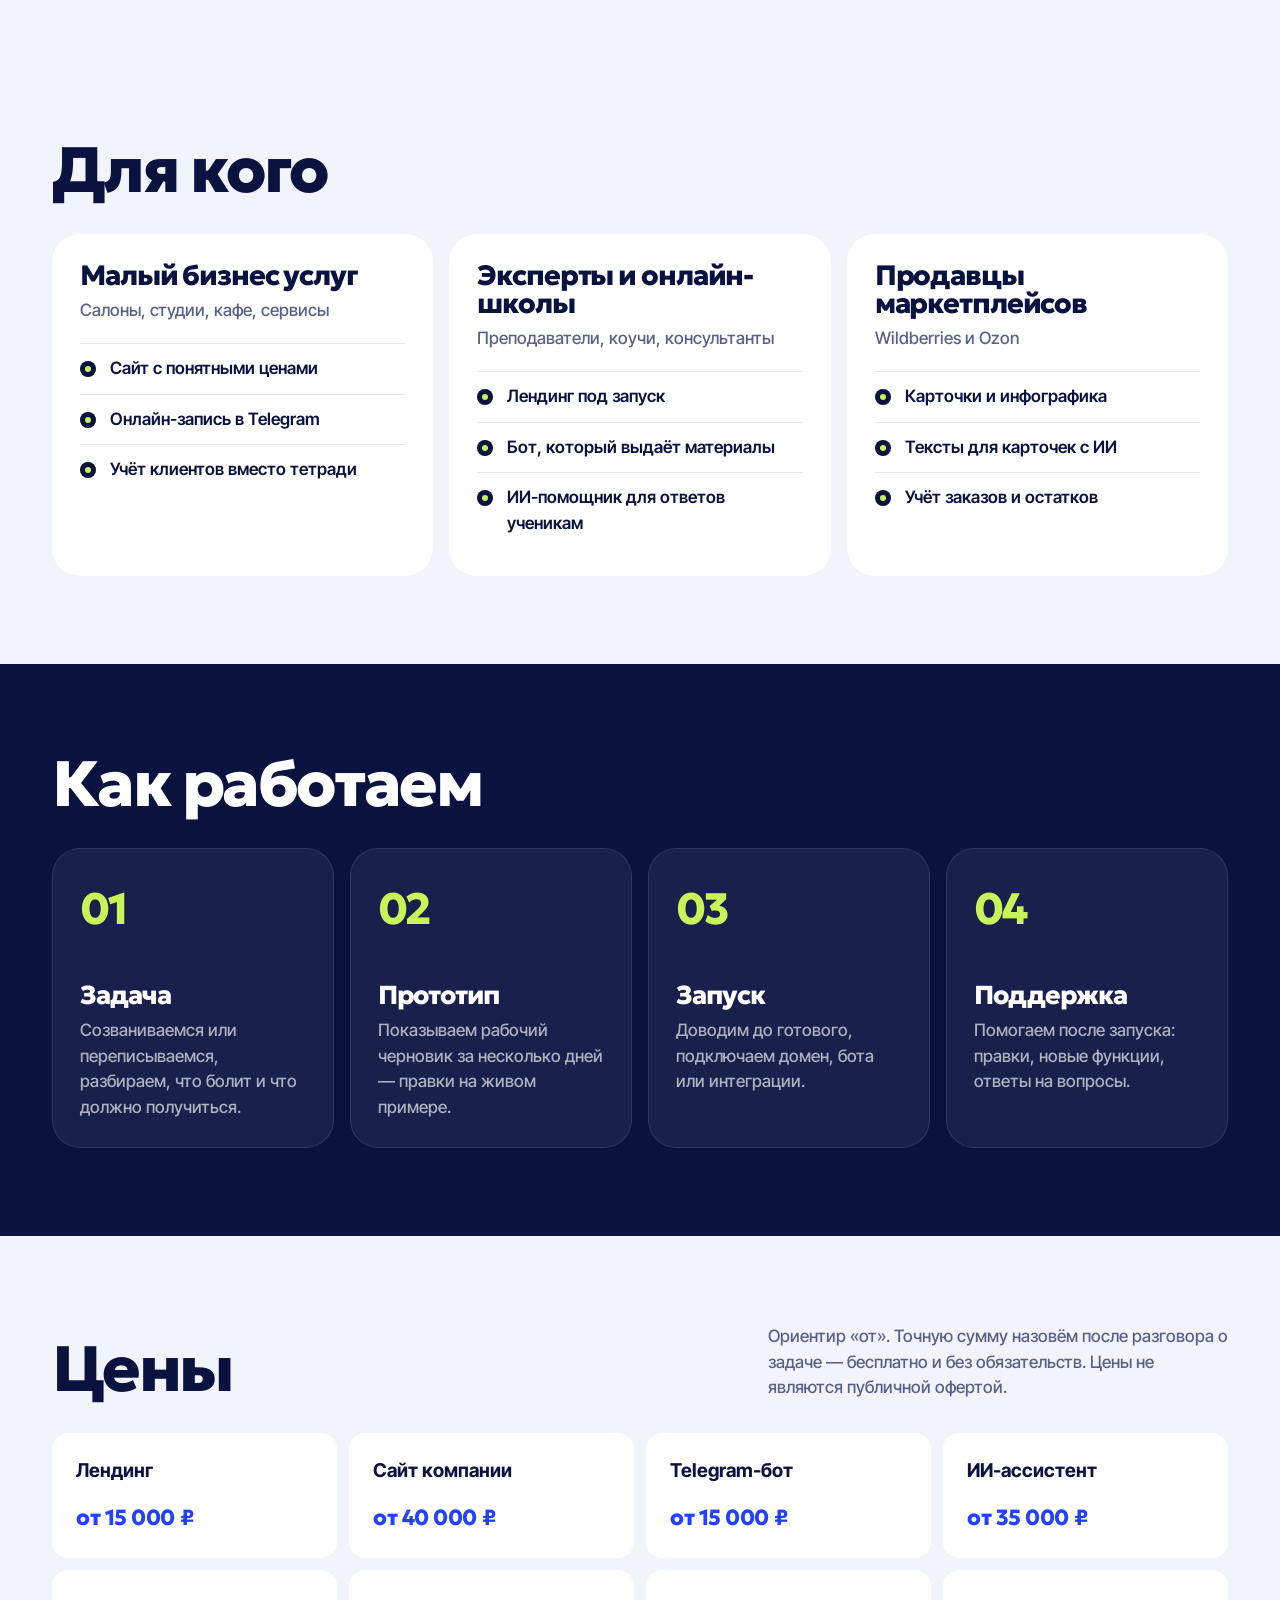
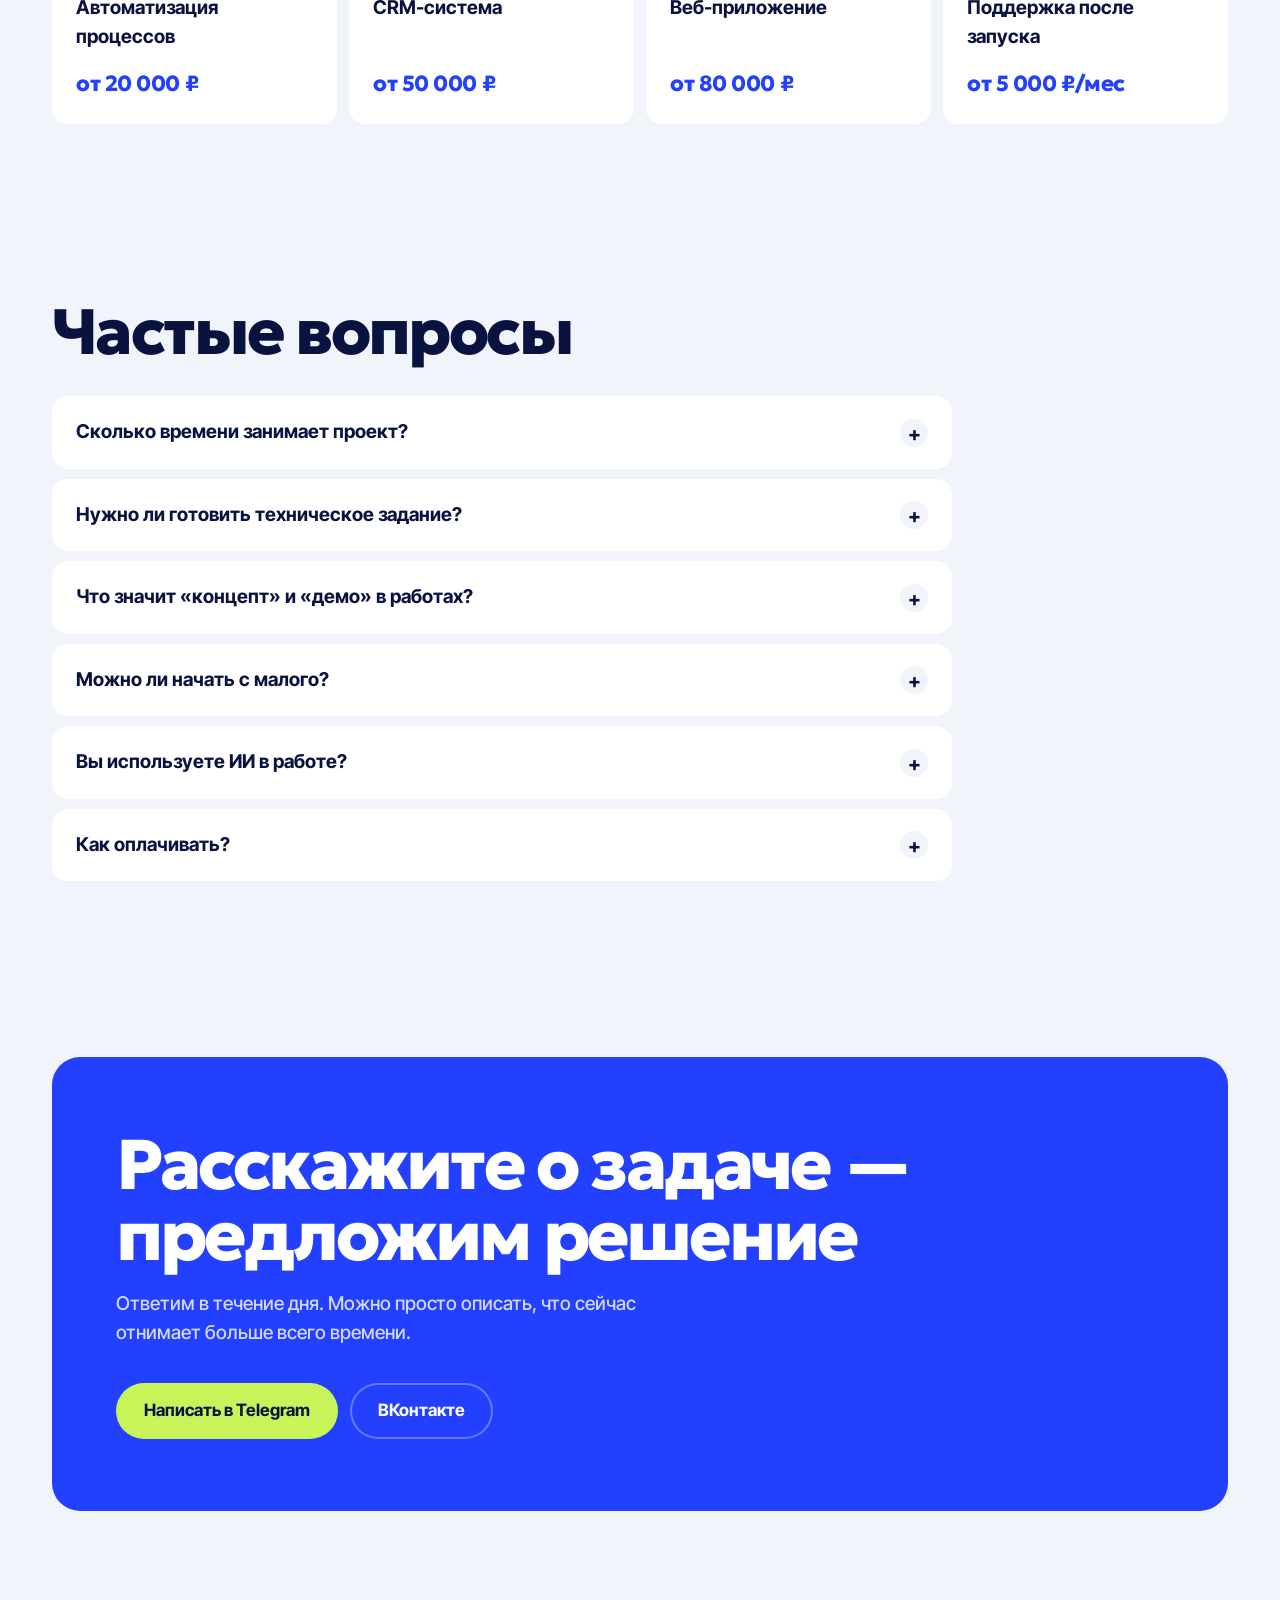
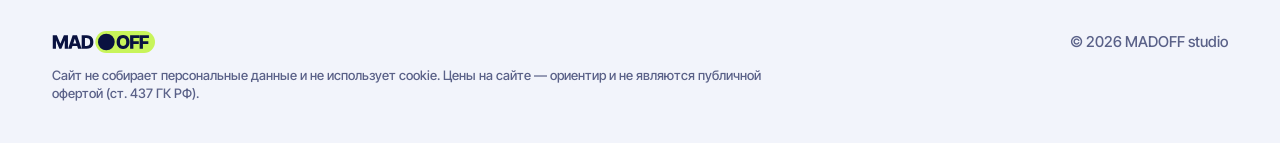
==== commit 157c8252: "Картинка-превью для соцсетей и мета-теги Open Graph на всех страницах Co-Authored-By: Claude Opus 5." ====
--- a/index.html
+++ b/index.html
@@ -7,6 +7,15 @@
   <meta name="description" content="ИИ-автоматизация, сайты, CRM-системы, Telegram-боты и веб-приложения для малого бизнеса, экспертов и продавцов маркетплейсов.">
   <meta property="og:title" content="MADOFF studio — цифровые решения для бизнеса">
   <meta property="og:description" content="ИИ-автоматизация, сайты, CRM-системы, Telegram-продукты и веб-приложения.">
+  <meta property="og:type" content="website">
+  <meta property="og:site_name" content="MADOFF studio">
+  <meta property="og:locale" content="ru_RU">
+  <meta property="og:url" content="https://madoff-studio.netlify.app/">
+  <meta property="og:image" content="https://madoff-studio.netlify.app/img/og.jpg">
+  <meta property="og:image:width" content="1200">
+  <meta property="og:image:height" content="630">
+  <meta name="twitter:card" content="summary_large_image">
+  <link rel="canonical" href="https://madoff-studio.netlify.app/">
   <link rel="icon" href="img/brand/madoff-icon.svg" type="image/svg+xml">
   <link rel="preload" href="fonts/geologica-cyrillic.woff2" as="font" type="font/woff2" crossorigin>
   <link rel="preload" href="fonts/inter-tight-cyrillic.woff2" as="font" type="font/woff2" crossorigin>
